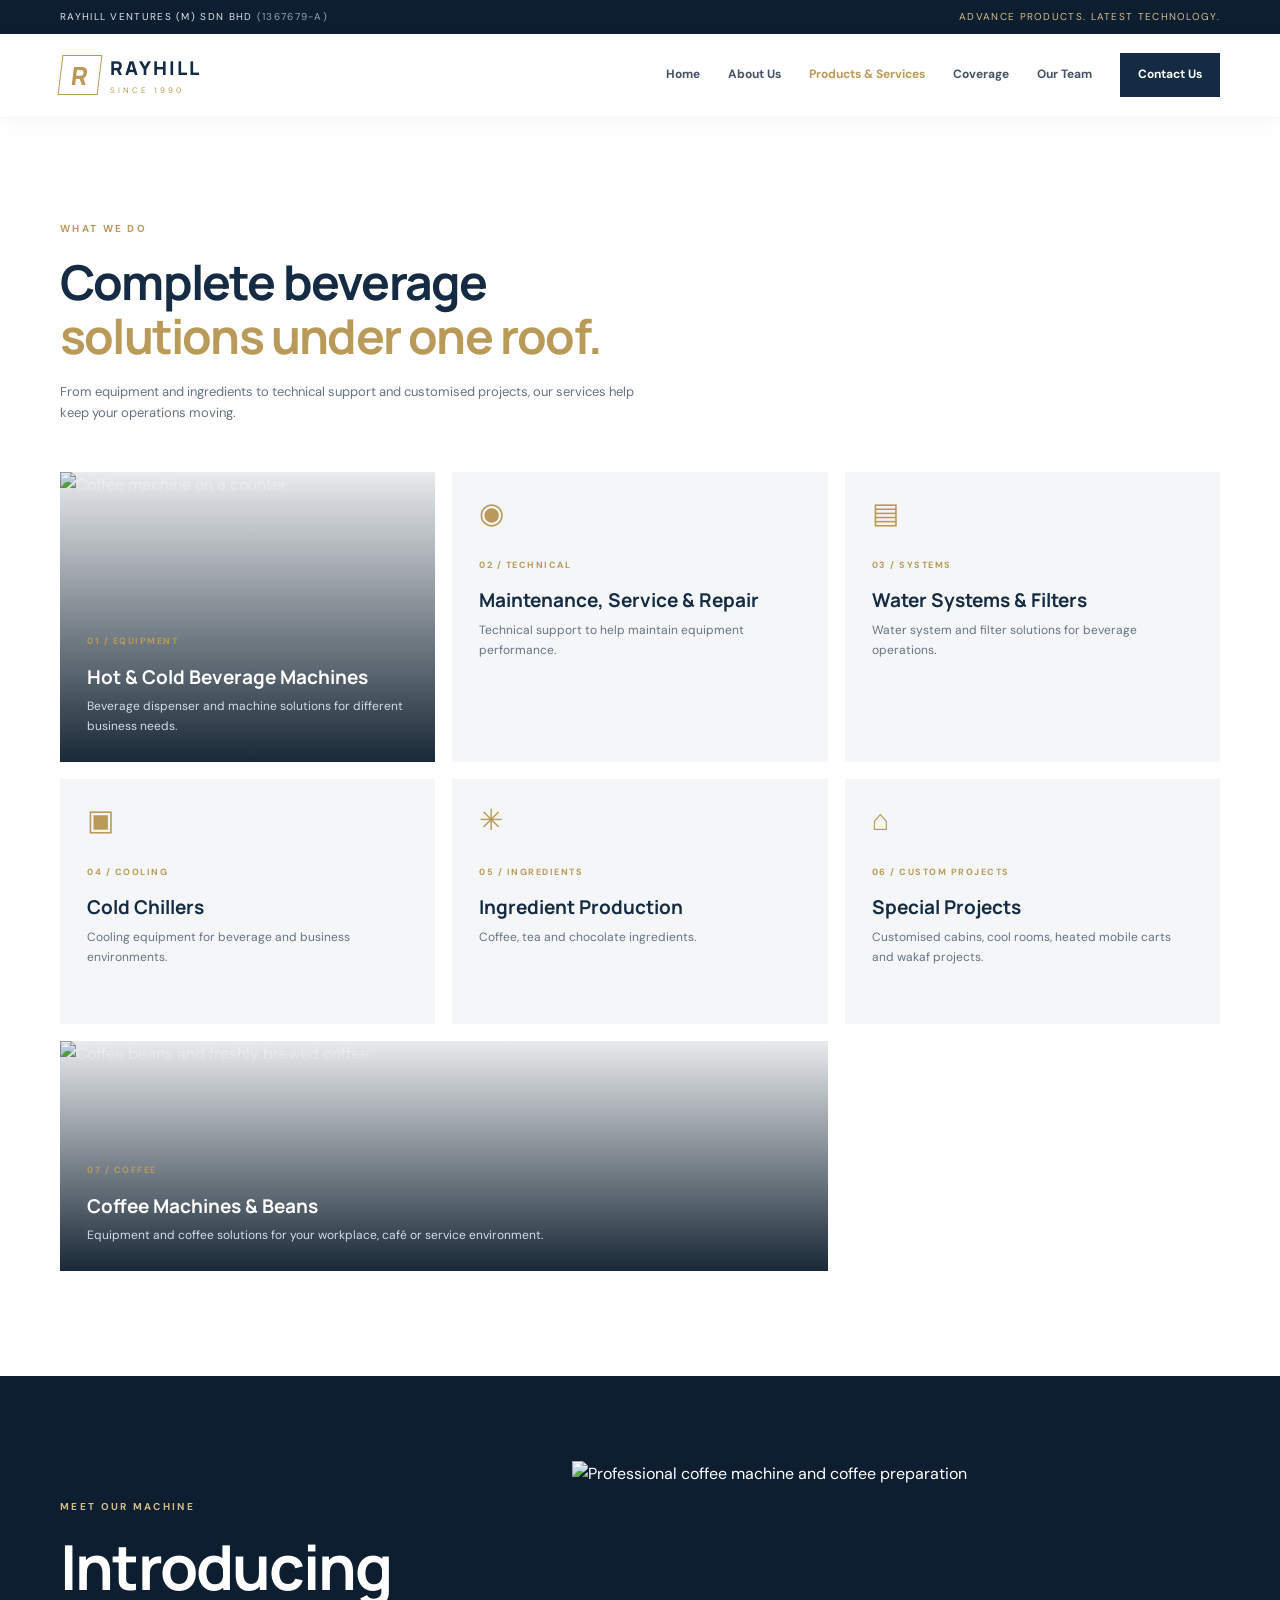
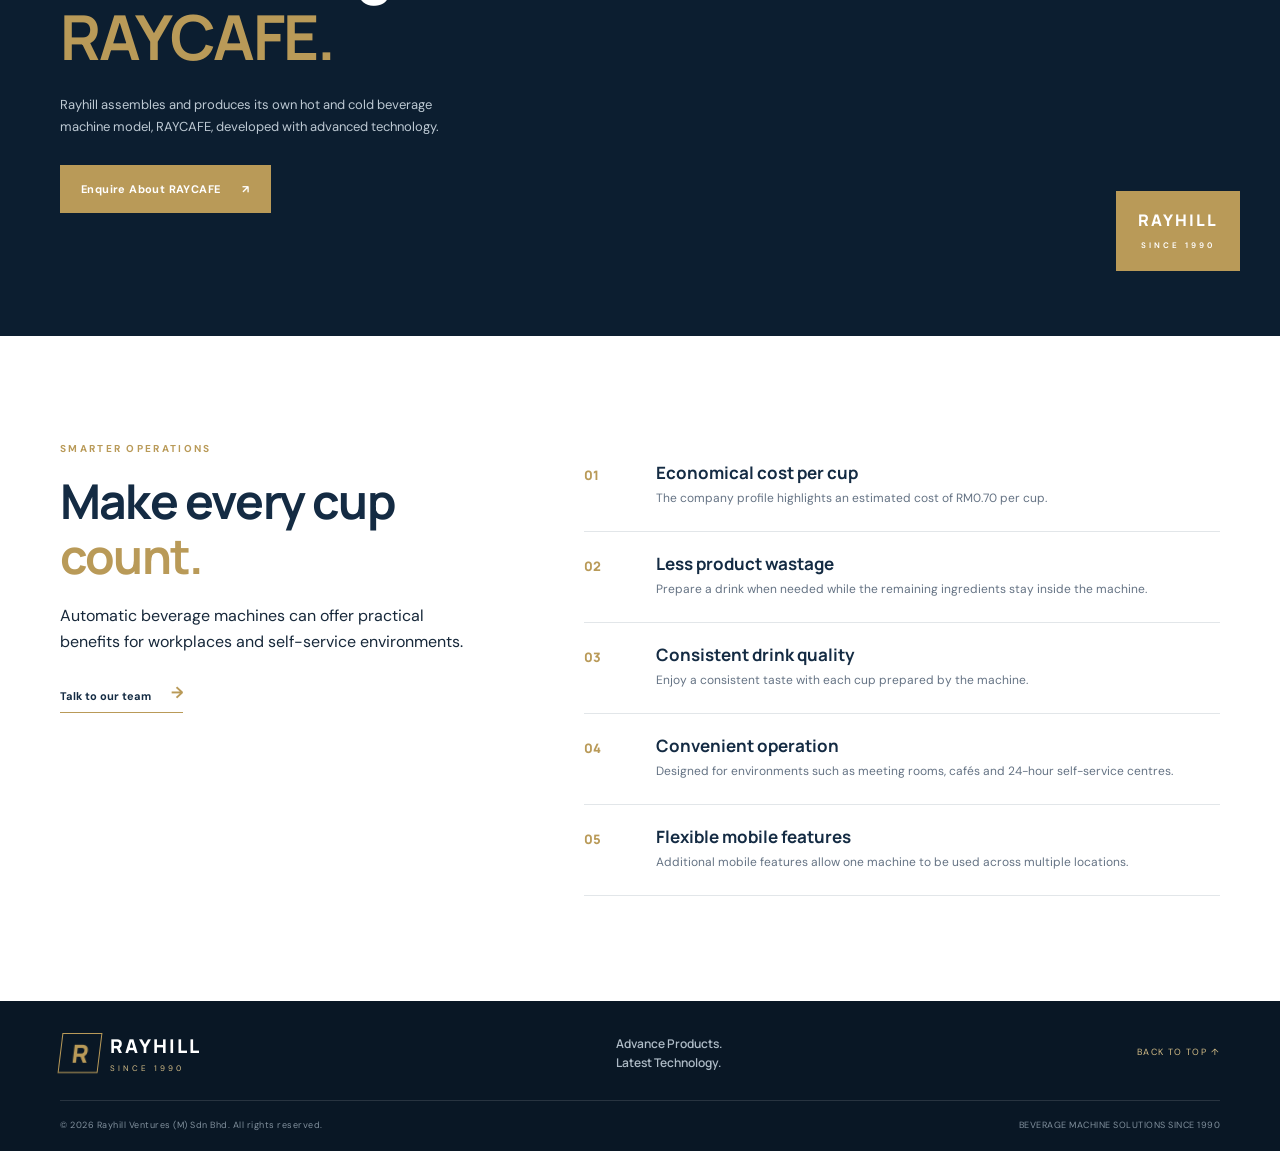
==== products.html @ 52485d29 "Add files via upload" ====
<!DOCTYPE html>
<!DOCTYPE html>
<html lang="en"><head>
<meta charset="utf-8"/>
<meta content="width=device-width, initial-scale=1.0" name="viewport"/>
<meta content="Products &amp; Services — Rayhill Ventures (M) Sdn Bhd, beverage machine solutions and technical services since 1990." name="description"/>
<title>Products &amp; Services | Rayhill Ventures</title>
<link href="https://fonts.googleapis.com" rel="preconnect"/>
<link crossorigin="" href="https://fonts.gstatic.com" rel="preconnect"/>
<link href="https://fonts.googleapis.com/css2?family=DM+Sans:wght@400;500;600;700&amp;family=Manrope:wght@400;500;600;700;800&amp;display=swap" rel="stylesheet"/>
<link href="styles.css" rel="stylesheet">
</link></head><body><div class="top-strip">
<div class="container top-strip-inner">
<span>RAYHILL VENTURES (M) SDN BHD <span class="muted">(1367679-A)</span></span>
<span class="top-since">ADVANCE PRODUCTS. LATEST TECHNOLOGY.</span>
</div>
</div><header class="site-header">
<div class="container nav-wrap">
<a aria-label="Rayhill home" class="brand" href="index.html">
<span class="brand-mark">R</span>
<span class="brand-copy"><strong>RAYHILL</strong><small>SINCE 1990</small></span>
</a>
<button aria-expanded="false" aria-label="Open navigation" class="menu-toggle" id="menuToggle">
<span></span><span></span><span></span>
</button>
<nav class="main-nav" id="mainNav"><a class="nav-link" href="index.html">Home</a><a class="nav-link" href="about.html">About Us</a><a class="nav-link active" href="products.html">Products &amp; Services</a><a class="nav-link" href="coverage.html">Coverage</a><a class="nav-link" href="team.html">Our Team</a><a class="nav-link nav-contact" href="contact.html">Contact Us</a></nav>
</div>
</header><main><section class="services section-pad" id="services">
<div class="container">
<div class="section-heading">
<p class="eyebrow">WHAT WE DO</p>
<h2>Complete beverage<br/><em>solutions under one roof.</em></h2>
<p>From equipment and ingredients to technical support and customised projects, our services help keep your operations moving.</p>
</div>
<div class="service-grid">
<article class="service-card service-feature">
<img alt="Coffee machine on a counter" src="https://images.unsplash.com/photo-1524230572899-a752b3835840?auto=format&amp;fit=crop&amp;w=1000&amp;q=85"/>
<div class="service-card-content"><span>01 / EQUIPMENT</span><h3>Hot &amp; Cold Beverage Machines</h3><p>Beverage dispenser and machine solutions for different business needs.</p></div>
</article>
<article class="service-card">
<div class="service-icon">◉</div><span>02 / TECHNICAL</span><h3>Maintenance, Service &amp; Repair</h3><p>Technical support to help maintain equipment performance.</p>
</article>
<article class="service-card">
<div class="service-icon">▤</div><span>03 / SYSTEMS</span><h3>Water Systems &amp; Filters</h3><p>Water system and filter solutions for beverage operations.</p>
</article>
<article class="service-card">
<div class="service-icon">▣</div><span>04 / COOLING</span><h3>Cold Chillers</h3><p>Cooling equipment for beverage and business environments.</p>
</article>
<article class="service-card">
<div class="service-icon">✳</div><span>05 / INGREDIENTS</span><h3>Ingredient Production</h3><p>Coffee, tea and chocolate ingredients.</p>
</article>
<article class="service-card">
<div class="service-icon">⌂</div><span>06 / CUSTOM PROJECTS</span><h3>Special Projects</h3><p>Customised cabins, cool rooms, heated mobile carts and wakaf projects.</p>
</article>
<article class="service-card service-wide">
<img alt="Coffee beans and freshly brewed coffee" src="https://images.unsplash.com/photo-1442512595331-e89e73853f31?auto=format&amp;fit=crop&amp;w=1000&amp;q=85"/>
<div class="service-card-content"><span>07 / COFFEE</span><h3>Coffee Machines &amp; Beans</h3><p>Equipment and coffee solutions for your workplace, café or service environment.</p></div>
</article>
</div>
</div>
</section><section class="raycafe">
<div class="container raycafe-grid">
<div class="raycafe-copy">
<p class="eyebrow light">MEET OUR MACHINE</p>
<h2>Introducing<br/><em>RAYCAFE.</em></h2>
<p>Rayhill assembles and produces its own hot and cold beverage machine model, RAYCAFE, developed with advanced technology.</p>
<a class="btn btn-gold" href="contact.html">Enquire About RAYCAFE <span>↗</span></a>
</div>
<div class="raycafe-image">
<img alt="Professional coffee machine and coffee preparation" src="https://images.unsplash.com/photo-1559056199-641a0ac8b55e?auto=format&amp;fit=crop&amp;w=1000&amp;q=85">
<span class="image-stamp">RAYHILL<br/><small>SINCE 1990</small></span>
</img></div>
</div>
</section><section class="benefits section-pad">
<div class="container benefits-grid">
<div class="section-heading">
<p class="eyebrow">SMARTER OPERATIONS</p>
<h2>Make every cup<br/><em>count.</em></h2>
<p>Automatic beverage machines can offer practical benefits for workplaces and self-service environments.</p>
<a class="text-link" href="contact.html">Talk to our team <span>→</span></a>
</div>
<div class="benefit-list">
<article><span class="benefit-number">01</span><div><h3>Economical cost per cup</h3><p>The company profile highlights an estimated cost of RM0.70 per cup.</p></div></article>
<article><span class="benefit-number">02</span><div><h3>Less product wastage</h3><p>Prepare a drink when needed while the remaining ingredients stay inside the machine.</p></div></article>
<article><span class="benefit-number">03</span><div><h3>Consistent drink quality</h3><p>Enjoy a consistent taste with each cup prepared by the machine.</p></div></article>
<article><span class="benefit-number">04</span><div><h3>Convenient operation</h3><p>Designed for environments such as meeting rooms, cafés and 24-hour self-service centres.</p></div></article>
<article><span class="benefit-number">05</span><div><h3>Flexible mobile features</h3><p>Additional mobile features allow one machine to be used across multiple locations.</p></div></article>
</div>
</div>
</section></main><footer class="footer">
<div class="container footer-top">
<a class="brand brand-footer" href="index.html"><span class="brand-mark">R</span><span class="brand-copy"><strong>RAYHILL</strong><small>SINCE 1990</small></span></a>
<p>Advance Products.<br/>Latest Technology.</p>
<a class="back-top" href="index.html">BACK TO TOP ↑</a>
</div>
<div class="container footer-bottom"><span>© <span id="year"></span> Rayhill Ventures (M) Sdn Bhd. All rights reserved.</span><span>BEVERAGE MACHINE SOLUTIONS SINCE 1990</span></div>
</footer><script src="script.js"></script></body></html>
---- styles.css ----
/* RAYHILL CORPORATE WEBSITE
   Responsive breakpoints: phone <= 640px, tablet <= 980px, laptop > 980px */
:root {
  --navy: #142b43;
  --navy-deep: #0c1e30;
  --gold: #b99a58;
  --gold-light: #d4bd87;
  --ink: #17283a;
  --muted: #657384;
  --paper: #f5f6f7;
  --white: #fff;
  --line: #e2e6e9;
  --font-body: "DM Sans", sans-serif;
  --font-heading: "Manrope", sans-serif;
}
* { box-sizing: border-box; margin: 0; padding: 0; }
html { scroll-behavior: smooth; scroll-padding-top: 86px; }
body { font-family: var(--font-body); color: var(--ink); line-height: 1.65; background: var(--white); }
img { max-width: 100%; display: block; }
a { color: inherit; text-decoration: none; }
.container { width: min(1160px, calc(100% - 48px)); margin-inline: auto; }
.top-strip { background: var(--navy-deep); color: #dce4eb; font-size: 10px; letter-spacing: 1.3px; }
.top-strip-inner { min-height: 34px; display: flex; align-items: center; justify-content: space-between; gap: 20px; }
.muted { color: #94a5b4; }
.top-since { color: var(--gold-light); }
.site-header { height: 82px; background: #fff; position: sticky; top: 0; z-index: 20; box-shadow: 0 5px 22px #0b20300b; }
.nav-wrap { height: 100%; display: flex; align-items: center; justify-content: space-between; }
.brand { display: inline-flex; align-items: center; gap: 10px; color: var(--navy); }
.brand-mark { width: 40px; height: 40px; display: grid; place-items: center; border: 1.5px solid var(--gold); color: var(--gold); font: 800 25px var(--font-heading); transform: skew(-7deg); }
.brand-copy { display: flex; flex-direction: column; line-height: 1.1; letter-spacing: 2px; }
.brand-copy strong { font: 800 19px var(--font-heading); }
.brand-copy small { font-size: 8px; letter-spacing: 3px; margin-top: 5px; color: var(--gold); }
.main-nav { display: flex; align-items: center; gap: 28px; height: 100%; }
.nav-link { font-size: 12px; font-weight: 700; color: #435264; transition: color .2s; }
.nav-link:hover, .nav-link.active { color: var(--gold); }
.nav-contact { background: var(--navy); color: white; padding: 12px 18px; }
.nav-contact:hover { background: var(--gold); color: white; }
.menu-toggle { display: none; border: 0; background: transparent; cursor: pointer; padding: 8px; }
.menu-toggle span { display: block; width: 24px; height: 2px; background: var(--navy); margin: 5px; transition: .2s; }
.hero { min-height: 650px; position: relative; color: white; display: flex; align-items: center; background: #142b43 url("https://images.unsplash.com/photo-1495474472287-4d71bcdd2085?auto=format&fit=crop&w=2000&q=90") center 48%/cover no-repeat; }
.hero-overlay { position: absolute; inset: 0; background: linear-gradient(90deg, rgba(8,24,39,.94) 0%, rgba(13,35,54,.82) 48%, rgba(13,35,54,.25) 100%); }
.hero-content { position: relative; z-index: 1; padding-block: 110px 130px; }
.eyebrow { color: var(--gold); font-size: 10px; font-weight: 700; letter-spacing: 2.3px; margin-bottom: 17px; }
.eyebrow.light { color: var(--gold-light); }
h1, h2, h3 { font-family: var(--font-heading); line-height: 1.13; }
.hero h1 { font-size: clamp(48px, 6.4vw, 78px); letter-spacing: -3.5px; max-width: 760px; }
h1 em, h2 em { font-style: normal; color: var(--gold-light); }
.hero-lead { max-width: 540px; color: #d3dce4; font-size: 16px; margin-top: 24px; }
.hero-actions { display: flex; gap: 13px; flex-wrap: wrap; margin-top: 32px; }
.btn { min-height: 48px; display: inline-flex; align-items: center; justify-content: center; gap: 22px; padding: 0 21px; font-size: 11px; font-weight: 700; letter-spacing: .4px; transition: .2s; }
.btn-gold { background: var(--gold); color: white; }
.btn-gold:hover { background: #a18449; transform: translateY(-2px); }
.btn-outline-light { border: 1px solid #ffffff75; color: white; }
.btn-outline-light:hover { background: white; color: var(--navy); }
.hero-note { display: flex; align-items: center; gap: 12px; color: #b9c4ce; font-size: 9px; letter-spacing: 1.8px; margin-top: 72px; }
.note-line { width: 34px; height: 1px; background: var(--gold); }
.hero-bottom { position: absolute; bottom: 26px; left: 50%; transform: translateX(-50%); display: flex; align-items: center; gap: 15px; color: #d0d8df; font-size: 9px; letter-spacing: 1.5px; }
.hero-bottom-line { width: 75px; height: 1px; background: var(--gold); }
.section-pad { padding: 105px 0; }
.intro-grid { display: grid; grid-template-columns: 1fr 1fr; gap: 95px; align-items: center; }
.intro-visual { position: relative; padding: 0 35px 35px 0; }
.intro-visual > img { width: 100%; height: 470px; object-fit: cover; }
.since-card { position: absolute; left: -25px; bottom: 74px; background: var(--gold); color: white; padding: 22px 25px; display: flex; flex-direction: column; }
.since-card strong { font: 800 32px var(--font-heading); line-height: 1.1; }
.since-card span { font-size: 8px; letter-spacing: 1.5px; margin-top: 7px; line-height: 1.5; }
.visual-caption { position: absolute; bottom: 0; right: 35px; color: #7b8792; font-size: 8px; letter-spacing: 2px; }
h2 { font-size: clamp(34px, 4vw, 48px); letter-spacing: -1.8px; color: var(--navy); }
h2 em { color: var(--gold); }
.intro-copy .lead { font-size: 16px; font-weight: 600; color: #33485b; margin: 25px 0 14px; }
.intro-copy > p:not(.eyebrow):not(.lead) { color: var(--muted); font-size: 13px; }
.signature { display: flex; align-items: center; gap: 14px; margin: 29px 0 24px; }
.signature-rule { width: 38px; height: 1px; background: var(--gold); }
.signature div { display: flex; flex-direction: column; }
.signature strong { font: 700 13px var(--font-heading); color: var(--navy); }
.signature small { color: var(--muted); font-size: 10px; }
.text-link { color: var(--navy); font-size: 11px; font-weight: 700; border-bottom: 1px solid var(--gold); padding-bottom: 7px; display: inline-flex; gap: 20px; }
.text-link span { color: var(--gold); font-size: 16px; line-height: 12px; }
.stats-band { background: var(--navy); color: white; padding: 37px 0; }
.stats-grid { display: grid; grid-template-columns: repeat(4, 1fr); }
.stats-grid > div { padding: 5px 25px; border-right: 1px solid #ffffff25; display: flex; flex-direction: column; }
.stats-grid > div:first-child { padding-left: 0; }
.stats-grid > div:last-child { border: 0; }
.stats-grid strong { font: 800 24px var(--font-heading); color: var(--gold-light); }
.stats-grid span { color: #c2ccd5; font-size: 10px; margin-top: 3px; }
.history { background: var(--paper); }
.section-heading { max-width: 590px; margin-bottom: 48px; }
.section-heading > p:last-child { color: var(--muted); font-size: 13px; margin-top: 18px; }
.section-heading.centered { text-align: center; margin-inline: auto; }
.timeline { display: grid; grid-template-columns: repeat(3, 1fr); gap: 34px 40px; position: relative; }
.timeline-item { position: relative; padding: 0 0 0 22px; border-left: 1px solid #d8d1c2; min-height: 130px; }
.timeline-dot { width: 9px; height: 9px; background: var(--gold); border: 2px solid var(--paper); border-radius: 50%; position: absolute; left: -5px; top: 4px; box-shadow: 0 0 0 1px var(--gold); }
.timeline-year { color: var(--gold); font: 800 12px var(--font-heading); letter-spacing: 1px; }
.timeline-text h3 { font-size: 17px; margin: 10px 0 8px; color: var(--navy); }
.timeline-text p { font-size: 12px; color: var(--muted); max-width: 280px; }
.services { background: white; }
.service-grid { display: grid; grid-template-columns: repeat(3, 1fr); gap: 17px; }
.service-card { min-height: 245px; background: var(--paper); padding: 27px; position: relative; overflow: hidden; }
.service-card > span, .service-card-content > span { font-size: 9px; color: var(--gold); font-weight: 700; letter-spacing: 1.5px; }
.service-card h3 { color: var(--navy); font-size: 19px; margin: 14px 0 9px; }
.service-card p { color: var(--muted); font-size: 12px; }
.service-icon { font-size: 29px; color: var(--gold); margin-bottom: 22px; line-height: 1; }
.service-feature, .service-wide { padding: 0; min-height: 290px; color: white; }
.service-feature img, .service-wide img { width: 100%; height: 100%; position: absolute; inset: 0; object-fit: cover; }
.service-feature:after, .service-wide:after { content: ""; position: absolute; inset: 0; background: linear-gradient(0deg, rgba(8,25,40,.93), rgba(8,25,40,.05)); }
.service-card-content { position: absolute; z-index: 1; bottom: 25px; left: 27px; right: 27px; }
.service-card-content h3 { color: white; }
.service-card-content p { color: #d5dde4; }
.service-wide { grid-column: span 2; min-height: 230px; }
.raycafe { background: var(--navy-deep); color: white; padding: 85px 0; overflow: hidden; }
.raycafe-grid { display: grid; grid-template-columns: .8fr 1.2fr; gap: 80px; align-items: center; }
.raycafe h2 { color: white; font-size: clamp(43px, 5vw, 62px); }
.raycafe-copy > p:not(.eyebrow) { color: #bdc9d3; font-size: 13px; max-width: 390px; margin: 22px 0 28px; }
.raycafe-image { position: relative; }
.raycafe-image img { height: 390px; width: 100%; object-fit: cover; }
.image-stamp { position: absolute; bottom: -20px; right: -20px; background: var(--gold); color: white; padding: 18px 22px; font: 800 16px var(--font-heading); letter-spacing: 2px; text-align: center; }
.image-stamp small { font: 600 8px var(--font-body); letter-spacing: 3px; }
.benefits-grid { display: grid; grid-template-columns: .8fr 1.2fr; gap: 100px; }
.benefits .section-heading { position: sticky; top: 130px; align-self: start; }
.benefits .section-heading > p:not(.eyebrow) { margin: 20px 0 26px; }
.benefit-list article { display: grid; grid-template-columns: 52px 1fr; gap: 20px; padding: 22px 0; border-bottom: 1px solid var(--line); }
.benefit-number { color: var(--gold); font: 800 13px var(--font-heading); padding-top: 3px; }
.benefit-list h3 { color: var(--navy); font-size: 17px; margin-bottom: 7px; }
.benefit-list p { color: var(--muted); font-size: 12px; }
.coverage { background: var(--paper); }
.coverage-grid { display: grid; grid-template-columns: .75fr 1.25fr; gap: 90px; align-items: start; }
.coverage-lead { color: #435568; font-size: 15px; font-weight: 600; margin: 23px 0 13px; }
.small-note { color: var(--muted); font-size: 11px; }
.coverage-panel { background: white; padding: 30px 34px; display: grid; grid-template-columns: 1fr 1fr; gap: 17px 28px; }
.coverage-row { display: grid; grid-template-columns: 1fr 28px; gap: 5px 8px; align-items: center; }
.coverage-row span { color: #536273; font-size: 10px; }
.coverage-row strong { text-align: right; font: 800 12px var(--font-heading); color: var(--navy); }
.bar { grid-column: 1 / -1; height: 3px; background: #edf0f2; }
.bar i { display: block; height: 100%; background: var(--gold); }
.team { background: white; }
.team-grid { display: grid; grid-template-columns: repeat(4, 1fr); gap: 20px; }
.team-card { text-align: center; padding: 30px 16px; border: 1px solid var(--line); }
.team-avatar { width: 92px; height: 92px; border-radius: 50%; display: grid; place-items: center; margin: 0 auto 20px; color: white; font: 800 25px var(--font-heading); background: var(--navy); border: 5px solid #f0ede6; }
.avatar-two { background: #8d7854; }.avatar-three { background: #637b83; }.avatar-four { background: #6b6c80; }
.team-card h3 { font-size: 16px; color: var(--navy); }
.team-card p { color: var(--muted); font-size: 10px; margin-top: 6px; }
.contact { background: var(--navy); color: white; }
.contact-grid { display: grid; grid-template-columns: .9fr 1.1fr; gap: 100px; }
.contact h2 { color: white; font-size: clamp(42px, 5vw, 60px); }
.contact-copy > p:not(.eyebrow) { color: #c0cbd5; font-size: 13px; max-width: 360px; margin: 22px 0 28px; }
.contact-details { display: grid; grid-template-columns: 1fr 1fr; gap: 28px; }
.contact-block { border-top: 1px solid #ffffff35; padding-top: 17px; }
.contact-block:first-child { grid-column: span 2; }
.contact-block > span { color: var(--gold-light); font-size: 9px; letter-spacing: 1.7px; font-weight: 700; }
.contact-block p { color: #e0e6eb; font-size: 12px; margin-top: 11px; line-height: 1.9; }
.contact-block a { color: #e0e6eb; }
.contact-block > a { display: inline-block; color: var(--gold-light); font-size: 11px; margin-top: 9px; border-bottom: 1px solid var(--gold); padding-bottom: 4px; }
.footer { background: #091725; color: white; padding: 32px 0 18px; }
.footer-top { display: flex; align-items: center; justify-content: space-between; padding-bottom: 27px; border-bottom: 1px solid #ffffff20; }
.brand-footer { color: white; }
.brand-footer .brand-copy small { color: var(--gold-light); }
.footer-top > p { color: #aebbc6; font: 600 12px var(--font-heading); line-height: 1.6; }
.back-top { color: var(--gold-light); font-size: 9px; letter-spacing: 1.4px; }
.footer-bottom { display: flex; justify-content: space-between; gap: 20px; color: #81909d; font-size: 9px; padding-top: 17px; letter-spacing: .5px; }

/* TABLET */
@media (max-width: 980px) {
  .container { width: min(100% - 40px, 760px); }
  .main-nav { gap: 15px; }
  .nav-link { font-size: 10px; }
  .intro-grid, .raycafe-grid { gap: 45px; }
  .benefits-grid, .coverage-grid, .contact-grid { gap: 48px; }
  .service-grid { grid-template-columns: repeat(2, 1fr); }
  .service-wide { grid-column: span 2; }
  .timeline { grid-template-columns: repeat(2, 1fr); }
  .coverage-panel { padding: 25px; }
  .team-grid { grid-template-columns: repeat(2, 1fr); }
}
/* PHONE */
@media (max-width: 640px) {
  html { scroll-padding-top: 72px; }
  .container { width: calc(100% - 36px); }
  .top-strip-inner { min-height: 30px; font-size: 8px; letter-spacing: .7px; }
  .top-since { display: none; }
  .site-header { height: 70px; }
  .brand-mark { width: 35px; height: 35px; font-size: 22px; }
  .brand-copy strong { font-size: 17px; }
  .menu-toggle { display: block; }
  .main-nav { display: none; position: absolute; top: 70px; left: 0; right: 0; height: auto; padding: 12px 18px 20px; background: white; box-shadow: 0 12px 18px #0b203018; flex-direction: column; align-items: stretch; gap: 0; }
  .main-nav.open { display: flex; }
  .nav-link { padding: 13px 8px; border-bottom: 1px solid var(--line); font-size: 12px; }
  .nav-contact { text-align: center; margin-top: 12px; border: 0; }
  .hero { min-height: 620px; background-position: 58% center; }
  .hero-overlay { background: linear-gradient(90deg, rgba(8,24,39,.94), rgba(8,24,39,.62)); }
  .hero-content { padding-block: 90px 120px; }
  .hero h1 { font-size: clamp(43px, 13vw, 60px); letter-spacing: -2.4px; }
  .hero-lead { font-size: 13px; max-width: 360px; }
  .hero-note { margin-top: 52px; font-size: 8px; }
  .hero-bottom { font-size: 7px; white-space: nowrap; }
  .hero-bottom-line { width: 35px; }
  .section-pad { padding: 70px 0; }
  .intro-grid, .raycafe-grid, .benefits-grid, .coverage-grid, .contact-grid { grid-template-columns: 1fr; gap: 42px; }
  .intro-visual { padding-right: 17px; }
  .intro-visual > img { height: 340px; }
  .since-card { left: -8px; bottom: 55px; padding: 15px 18px; }
  .since-card strong { font-size: 25px; }
  .visual-caption { right: 17px; font-size: 7px; }
  h2 { font-size: 36px; }
  .intro-copy .lead { font-size: 14px; }
  .stats-grid { grid-template-columns: repeat(2, 1fr); gap: 23px 0; }
  .stats-grid > div { padding: 0 14px; border-right: 0; border-left: 1px solid #ffffff25; }
  .stats-grid > div:nth-child(odd) { padding-left: 0; border-left: 0; }
  .stats-grid strong { font-size: 20px; }
  .timeline { grid-template-columns: 1fr; gap: 22px; }
  .timeline-item { min-height: 105px; }
  .section-heading { margin-bottom: 34px; }
  .service-grid { grid-template-columns: 1fr; gap: 12px; }
  .service-card, .service-feature, .service-wide { grid-column: auto; min-height: 220px; }
  .service-feature { min-height: 270px; }
  .service-wide { min-height: 220px; }
  .raycafe { padding: 70px 0; }
  .raycafe-image img { height: 290px; }
  .image-stamp { right: -4px; bottom: -14px; }
  .benefits .section-heading { position: static; }
  .benefit-list article { grid-template-columns: 35px 1fr; gap: 12px; padding: 19px 0; }
  .coverage-panel { grid-template-columns: 1fr; padding: 23px 19px; gap: 15px; }
  .team-grid { grid-template-columns: repeat(2, 1fr); gap: 10px; }
  .team-card { padding: 22px 10px; }
  .team-avatar { width: 72px; height: 72px; font-size: 20px; }
  .team-card h3 { font-size: 14px; }
  .team-card p { font-size: 9px; }
  .contact-details { grid-template-columns: 1fr; gap: 24px; }
  .contact-block:first-child { grid-column: auto; }
  .footer-top { align-items: flex-start; flex-wrap: wrap; gap: 20px; }
  .footer-top > p { margin-left: auto; }
  .back-top { width: 100%; }
  .footer-bottom { flex-direction: column; gap: 7px; font-size: 8px; }
}
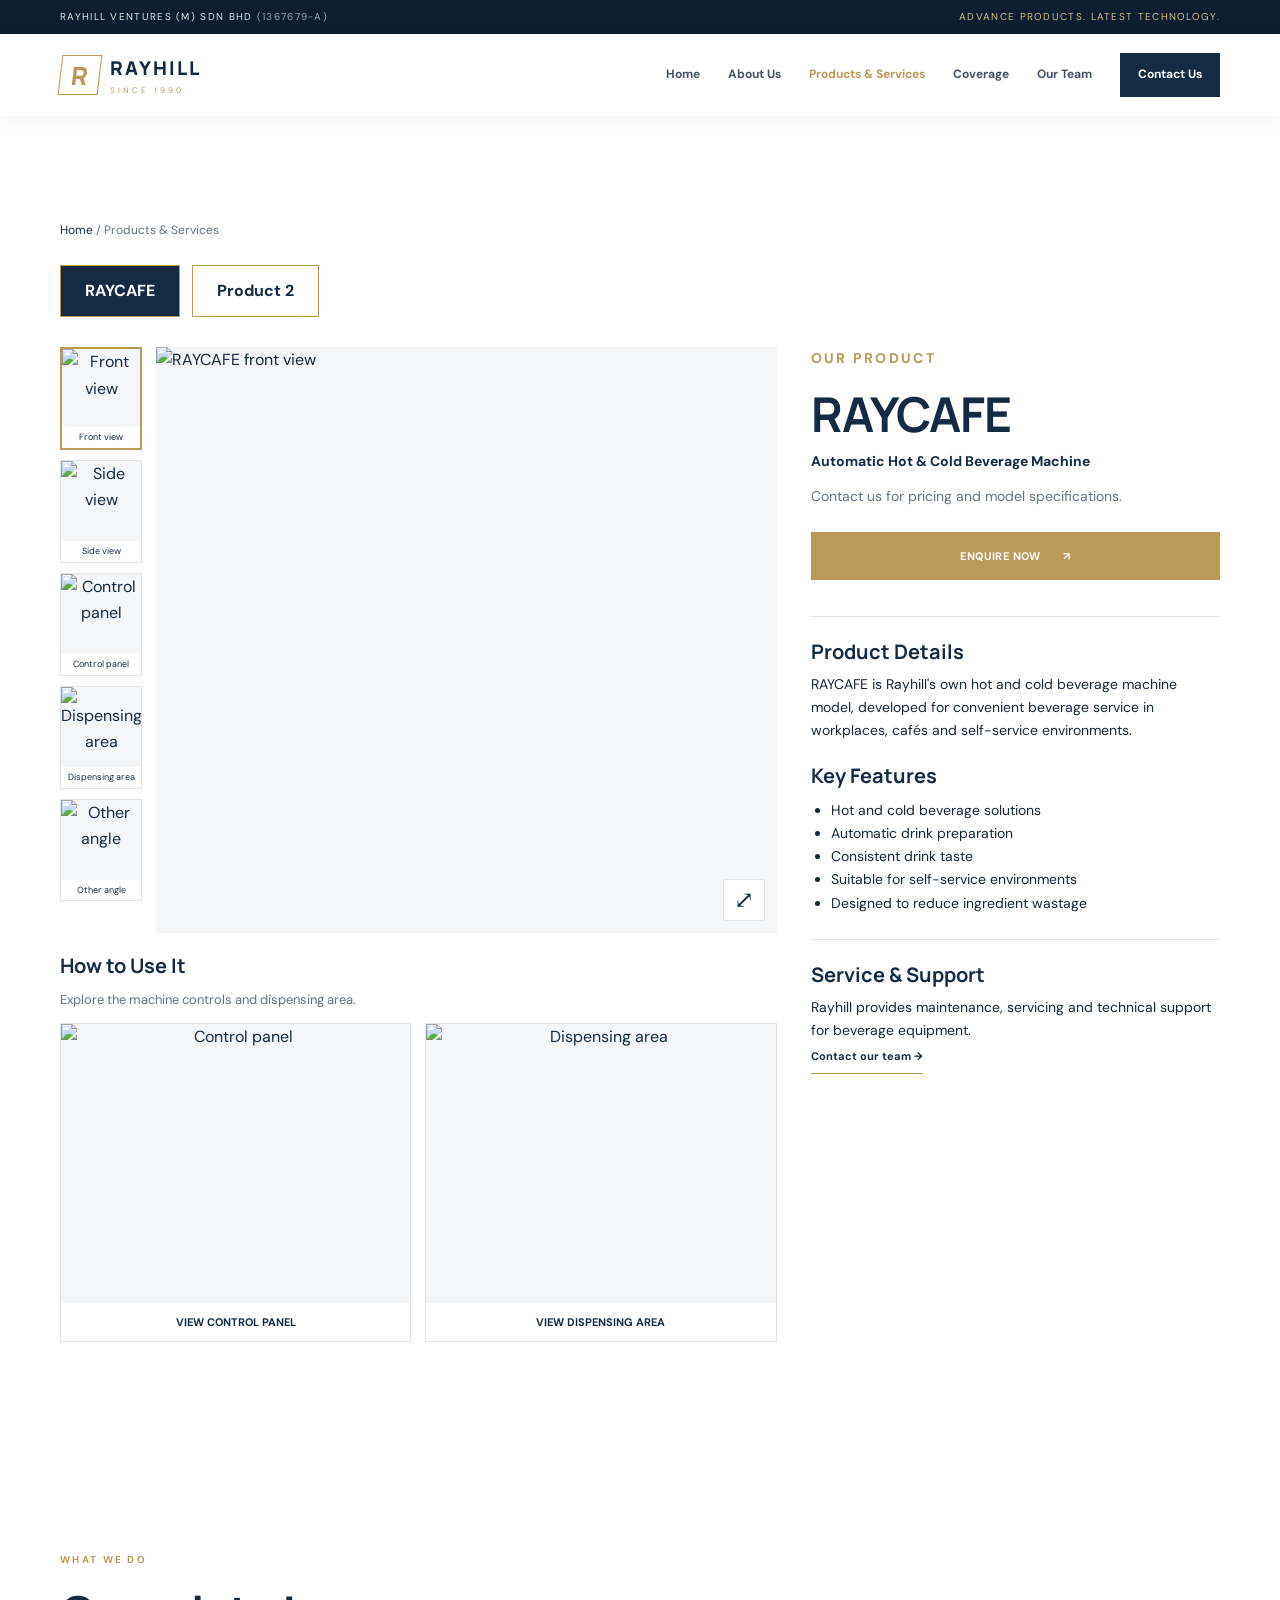
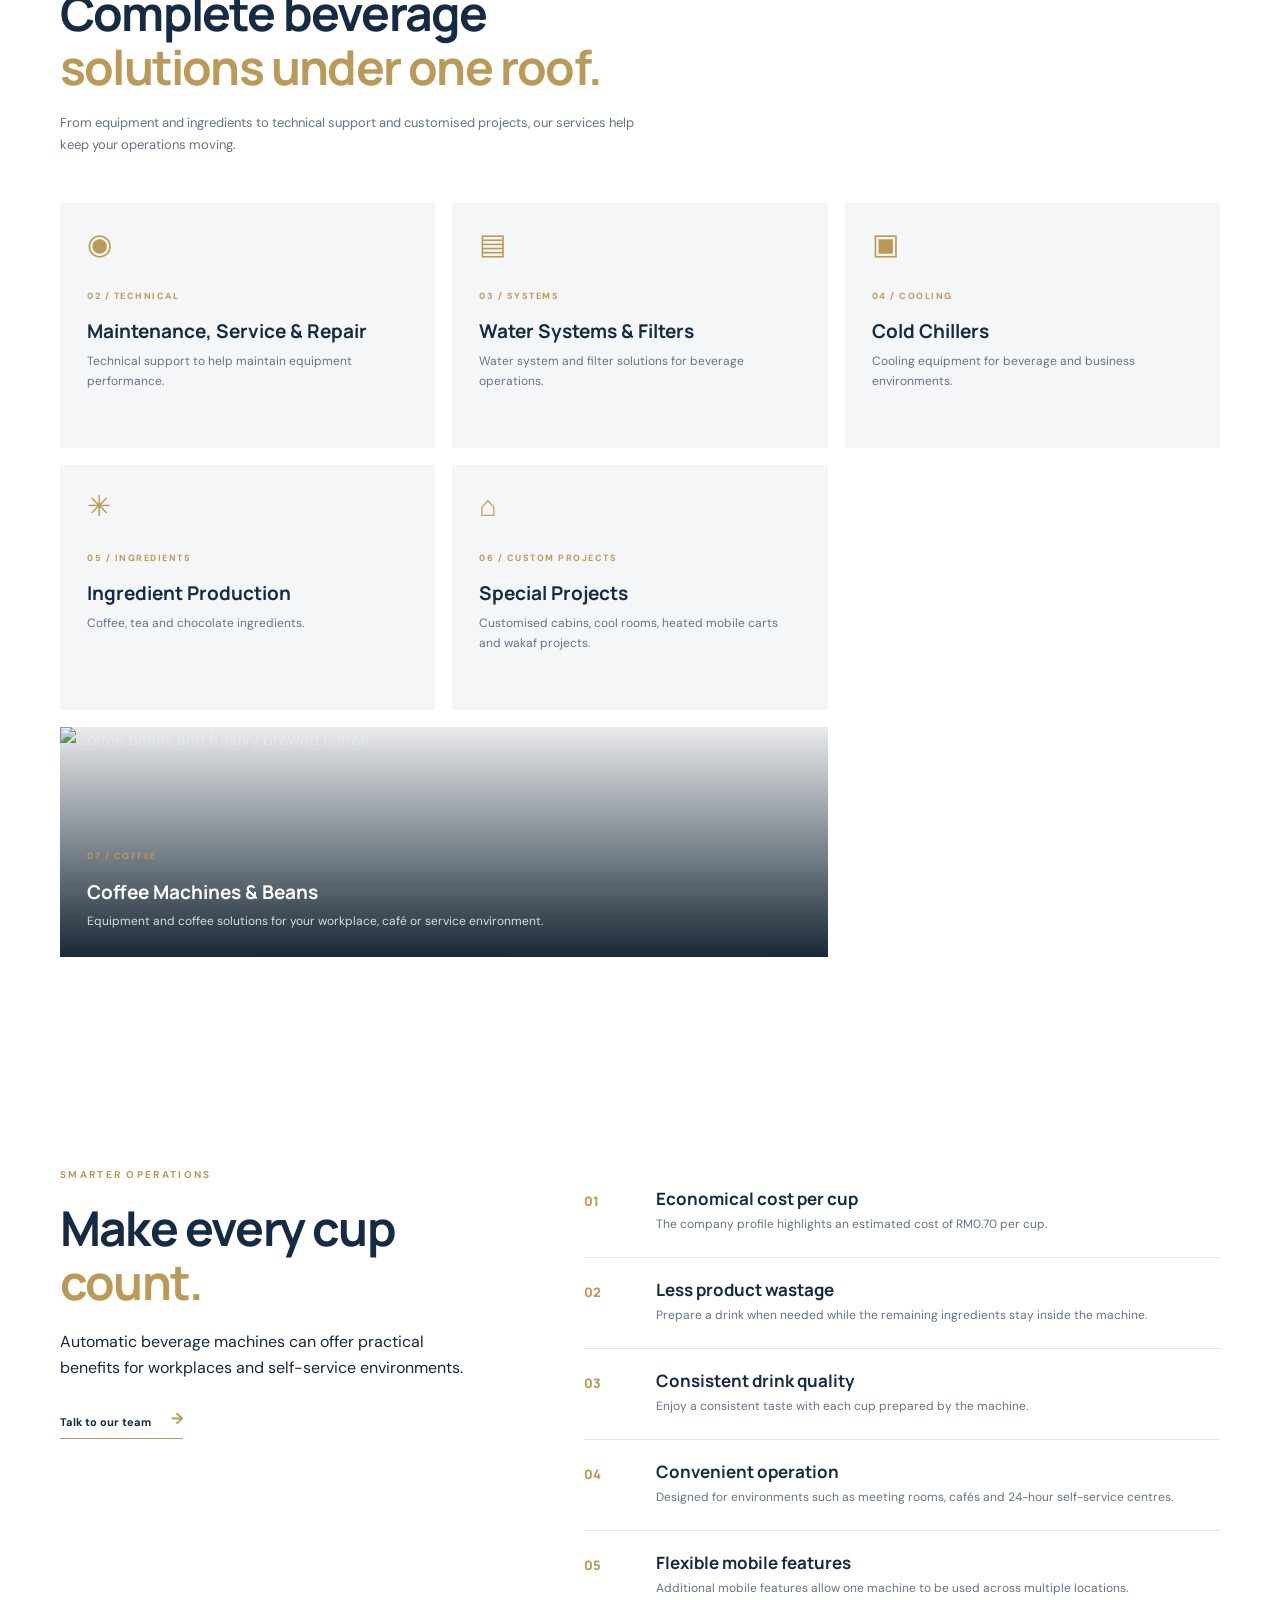
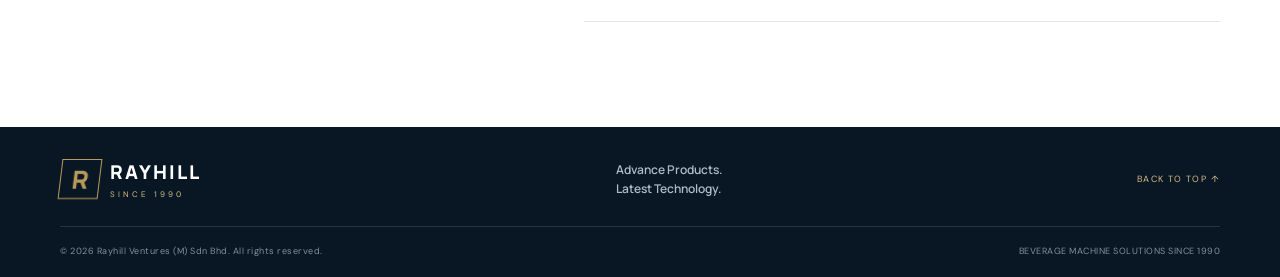
==== commit 9fa7ec3e: "Add files via upload" ====
--- a/products.html
+++ b/products.html
@@ -1,4 +1,3 @@
-<!DOCTYPE html>
 <!DOCTYPE html>
 <html lang="en"><head>
 <meta charset="utf-8"/>
@@ -9,7 +8,8 @@
 <link crossorigin="" href="https://fonts.gstatic.com" rel="preconnect"/>
 <link href="https://fonts.googleapis.com/css2?family=DM+Sans:wght@400;500;600;700&amp;family=Manrope:wght@400;500;600;700;800&amp;display=swap" rel="stylesheet"/>
 <link href="styles.css" rel="stylesheet">
-</link></head><body><div class="top-strip">
+</link><link rel="stylesheet" href="product-gallery.css">
+</head><body><div class="top-strip">
 <div class="container top-strip-inner">
 <span>RAYHILL VENTURES (M) SDN BHD <span class="muted">(1367679-A)</span></span>
 <span class="top-since">ADVANCE PRODUCTS. LATEST TECHNOLOGY.</span>
@@ -25,7 +25,16 @@
 </button>
 <nav class="main-nav" id="mainNav"><a class="nav-link" href="index.html">Home</a><a class="nav-link" href="about.html">About Us</a><a class="nav-link active" href="products.html">Products &amp; Services</a><a class="nav-link" href="coverage.html">Coverage</a><a class="nav-link" href="team.html">Our Team</a><a class="nav-link nav-contact" href="contact.html">Contact Us</a></nav>
 </div>
-</header><main><section class="services section-pad" id="services">
+</header><main><section class="rg-section section-pad"><div class="container">
+<p class="rg-crumb"><a href="index.html">Home</a> / Products &amp; Services</p>
+<div class="rg-selector" aria-label="Choose a product"><button type="button" data-product="product-one" aria-pressed="true">RAYCAFE</button><button type="button" data-product="product-two" aria-pressed="false">Product 2</button></div><div class="rg-layout" id="product-one"><div class="rg-visual"><div class="rg-gallery"><div class="rg-thumbs" aria-label="Product views"><button type="button" class="rg-thumb" data-photo="1" aria-label="Front view" aria-pressed="true"><img src="images/product-1.jpg" alt="Front view"><span>Front view</span></button><button type="button" class="rg-thumb" data-photo="2" aria-label="Side view" aria-pressed="false"><img src="images/product-2.jpg" alt="Side view"><span>Side view</span></button><button type="button" class="rg-thumb" data-photo="3" aria-label="Control panel" aria-pressed="false"><img src="images/product-3.jpg" alt="Control panel"><span>Control panel</span></button><button type="button" class="rg-thumb" data-photo="4" aria-label="Dispensing area" aria-pressed="false"><img src="images/product-4.jpg" alt="Dispensing area"><span>Dispensing area</span></button><button type="button" class="rg-thumb" data-photo="5" aria-label="Other angle" aria-pressed="false"><img src="images/product-5.jpg" alt="Other angle"><span>Other angle</span></button></div>
+<div class="rg-main"><img id="rg-main-image" src="images/product-1.jpg" alt="RAYCAFE front view"><button type="button" id="rg-expand" aria-label="Enlarge product image">⤢</button></div></div>
+<h3 class="rg-subtitle">How to Use It</h3><p class="rg-note">Explore the machine controls and dispensing area.</p><div class="rg-details"><button type="button" data-photo="3"><img src="images/product-3.jpg" alt="Control panel"><span>VIEW CONTROL PANEL</span></button><button type="button" data-photo="4"><img src="images/product-4.jpg" alt="Dispensing area"><span>VIEW DISPENSING AREA</span></button></div></div>
+<div class="rg-info"><p class="eyebrow">OUR PRODUCT</p><h1>RAYCAFE</h1><p class="rg-type">Automatic Hot &amp; Cold Beverage Machine</p><p class="rg-note">Contact us for pricing and model specifications.</p><a class="btn btn-gold rg-enquire" href="contact.html">ENQUIRE NOW <span>↗</span></a><hr><h3>Product Details</h3><p>RAYCAFE is Rayhill's own hot and cold beverage machine model, developed for convenient beverage service in workplaces, cafés and self-service environments.</p><h3>Key Features</h3><ul><li>Hot and cold beverage solutions</li><li>Automatic drink preparation</li><li>Consistent drink taste</li><li>Suitable for self-service environments</li><li>Designed to reduce ingredient wastage</li></ul><hr><h3>Service &amp; Support</h3><p>Rayhill provides maintenance, servicing and technical support for beverage equipment.</p><a class="text-link" href="contact.html">Contact our team →</a></div></div><div class="rg-layout" id="product-two" hidden><div class="rg-visual"><div class="rg-gallery"><div class="rg-thumbs" aria-label="Product views"><button type="button" class="rg-thumb" data-photo="1" aria-label="Front view" aria-pressed="true"><img src="images/product2-1.jpg" alt="Front view"><span>Front view</span></button><button type="button" class="rg-thumb" data-photo="2" aria-label="Side view" aria-pressed="false"><img src="images/product2-2.jpg" alt="Side view"><span>Side view</span></button><button type="button" class="rg-thumb" data-photo="3" aria-label="Control panel" aria-pressed="false"><img src="images/product2-3.jpg" alt="Control panel"><span>Control panel</span></button><button type="button" class="rg-thumb" data-photo="4" aria-label="Dispensing area" aria-pressed="false"><img src="images/product2-4.jpg" alt="Dispensing area"><span>Dispensing area</span></button><button type="button" class="rg-thumb" data-photo="5" aria-label="Other angle" aria-pressed="false"><img src="images/product2-5.jpg" alt="Other angle"><span>Other angle</span></button></div>
+<div class="rg-main"><img id="rg-main-image-2" src="images/product2-1.jpg" alt="Product 2 front view"><button type="button" id="rg-expand-2" aria-label="Enlarge product image">⤢</button></div></div>
+<h3 class="rg-subtitle">How to Use It</h3><p class="rg-note">Explore the machine controls and dispensing area.</p><div class="rg-details"><button type="button" data-photo="3"><img src="images/product2-3.jpg" alt="Control panel"><span>VIEW CONTROL PANEL</span></button><button type="button" data-photo="4"><img src="images/product2-4.jpg" alt="Dispensing area"><span>VIEW DISPENSING AREA</span></button></div></div>
+<div class="rg-info"><p class="eyebrow">OUR PRODUCT</p><h1>Product 2</h1><p class="rg-type">Add your product type here</p><p class="rg-note">Contact us for pricing and model specifications.</p><a class="btn btn-gold rg-enquire" href="contact.html">ENQUIRE NOW <span>↗</span></a><hr><h3>Product Details</h3><p>Add your second product description here.</p><h3>Key Features</h3><ul><li>Add product feature 1</li><li>Add product feature 2</li><li>Add product feature 3</li></ul><hr><h3>Service &amp; Support</h3><p>Rayhill provides maintenance, servicing and technical support for beverage equipment.</p><a class="text-link" href="contact.html">Contact our team →</a></div></div></div></section>
+<dialog id="rg-dialog" class="rg-dialog"><button type="button" id="rg-close" aria-label="Close enlarged image">×</button><img id="rg-large-image" alt="Enlarged product view"></dialog><section class="services section-pad" id="services">
 <div class="container">
 <div class="section-heading">
 <p class="eyebrow">WHAT WE DO</p>
@@ -33,10 +42,7 @@
 <p>From equipment and ingredients to technical support and customised projects, our services help keep your operations moving.</p>
 </div>
 <div class="service-grid">
-<article class="service-card service-feature">
-<img alt="Coffee machine on a counter" src="https://images.unsplash.com/photo-1524230572899-a752b3835840?auto=format&amp;fit=crop&amp;w=1000&amp;q=85"/>
-<div class="service-card-content"><span>01 / EQUIPMENT</span><h3>Hot &amp; Cold Beverage Machines</h3><p>Beverage dispenser and machine solutions for different business needs.</p></div>
-</article>
+
 <article class="service-card">
 <div class="service-icon">◉</div><span>02 / TECHNICAL</span><h3>Maintenance, Service &amp; Repair</h3><p>Technical support to help maintain equipment performance.</p>
 </article>
@@ -57,19 +63,6 @@
 <div class="service-card-content"><span>07 / COFFEE</span><h3>Coffee Machines &amp; Beans</h3><p>Equipment and coffee solutions for your workplace, café or service environment.</p></div>
 </article>
 </div>
-</div>
-</section><section class="raycafe">
-<div class="container raycafe-grid">
-<div class="raycafe-copy">
-<p class="eyebrow light">MEET OUR MACHINE</p>
-<h2>Introducing<br/><em>RAYCAFE.</em></h2>
-<p>Rayhill assembles and produces its own hot and cold beverage machine model, RAYCAFE, developed with advanced technology.</p>
-<a class="btn btn-gold" href="contact.html">Enquire About RAYCAFE <span>↗</span></a>
-</div>
-<div class="raycafe-image">
-<img alt="Professional coffee machine and coffee preparation" src="https://images.unsplash.com/photo-1559056199-641a0ac8b55e?auto=format&amp;fit=crop&amp;w=1000&amp;q=85">
-<span class="image-stamp">RAYHILL<br/><small>SINCE 1990</small></span>
-</img></div>
 </div>
 </section><section class="benefits section-pad">
 <div class="container benefits-grid">
@@ -94,4 +87,4 @@
 <a class="back-top" href="index.html">BACK TO TOP ↑</a>
 </div>
 <div class="container footer-bottom"><span>© <span id="year"></span> Rayhill Ventures (M) Sdn Bhd. All rights reserved.</span><span>BEVERAGE MACHINE SOLUTIONS SINCE 1990</span></div>
-</footer><script src="script.js"></script></body></html>+</footer><script src="script.js"></script><script src="product-gallery.js"></script></body></html>
--- a/product-gallery.css
+++ b/product-gallery.css
@@ -0,0 +1,4 @@
+/* Scoped to product page; existing site styles stay unchanged. */
+.rg-crumb{font-size:12px;color:var(--muted);margin-bottom:24px}.rg-crumb a{color:var(--navy)}.rg-layout{display:grid;grid-template-columns:minmax(0,1.75fr) minmax(0,1fr);gap:34px;align-items:start}.rg-gallery{display:grid;grid-template-columns:82px minmax(0,1fr);gap:14px}.rg-thumbs{display:flex;flex-direction:column;gap:10px}.rg-thumb,.rg-details button{font:inherit;cursor:pointer;border:1px solid var(--line);background:white;color:var(--navy);padding:0;overflow:hidden}.rg-thumb[aria-pressed=true]{border:2px solid var(--gold)}.rg-thumb img{width:100%;aspect-ratio:1;object-fit:contain;background:var(--paper);display:block}.rg-thumb span{display:block;font-size:9px;padding:3px}.rg-main{position:relative;background:var(--paper);aspect-ratio:1.06;display:grid;place-items:center;min-width:0}.rg-main img{width:100%;height:100%;object-fit:contain;position:absolute;inset:0}.rg-main button,.rg-dialog button{position:absolute;bottom:12px;right:12px;background:white;border:1px solid var(--line);color:var(--navy);font-size:24px;width:42px;height:42px;cursor:pointer;z-index:1}.rg-info h1{font-size:clamp(32px,4vw,48px);color:var(--navy);letter-spacing:-1px;margin:0 0 8px}.rg-type{font-weight:700;color:var(--navy)}.rg-note{font-size:13px;color:var(--muted);margin:12px 0}.rg-enquire{width:100%;margin:12px 0}.rg-info hr{border:0;border-top:1px solid var(--line);margin:24px 0}.rg-info h3,.rg-subtitle{font-size:20px;color:var(--navy);margin:22px 0 10px}.rg-info p,.rg-info li{font-size:14px}.rg-info ul{padding-left:20px;margin:12px 0}.rg-details{display:grid;grid-template-columns:1fr 1fr;gap:14px}.rg-details img{width:100%;aspect-ratio:1.25;object-fit:contain;background:var(--paper);display:block}.rg-details span{display:block;padding:10px;font-size:11px;font-weight:700}.rg-dialog{position:fixed;inset:0;margin:auto;border:0;padding:12px;width:min(90vw,800px);max-height:90vh;background:white}.rg-dialog::backdrop{background:#0c1e30cc}.rg-dialog img{width:100%;max-height:80vh;object-fit:contain}.rg-dialog button{top:12px;bottom:auto}.rg-thumb:focus-visible,.rg-details button:focus-visible{outline:2px solid var(--navy);outline-offset:2px}@media(max-width:850px){.rg-layout{grid-template-columns:1fr;gap:24px}.rg-gallery{grid-template-columns:70px minmax(0,1fr)}}@media(max-width:540px){.rg-gallery{display:flex;flex-direction:column}.rg-main{order:-1}.rg-thumbs{flex-direction:row;overflow-x:auto}.rg-thumb{flex:0 0 65px}.rg-details{gap:8px}.rg-details span{font-size:10px}}
+
+.rg-layout[hidden]{display:none}.rg-selector{display:flex;gap:12px;flex-wrap:wrap;margin:0 0 30px}.rg-selector button{font:inherit;font-weight:700;padding:12px 24px;border:1px solid var(--gold);background:white;color:var(--navy);cursor:pointer}.rg-selector button[aria-pressed=true]{background:var(--navy);color:white}.rg-selector button:focus-visible{outline:2px solid var(--gold);outline-offset:3px}@media(max-width:540px){.rg-selector button{flex:1;padding:10px}}
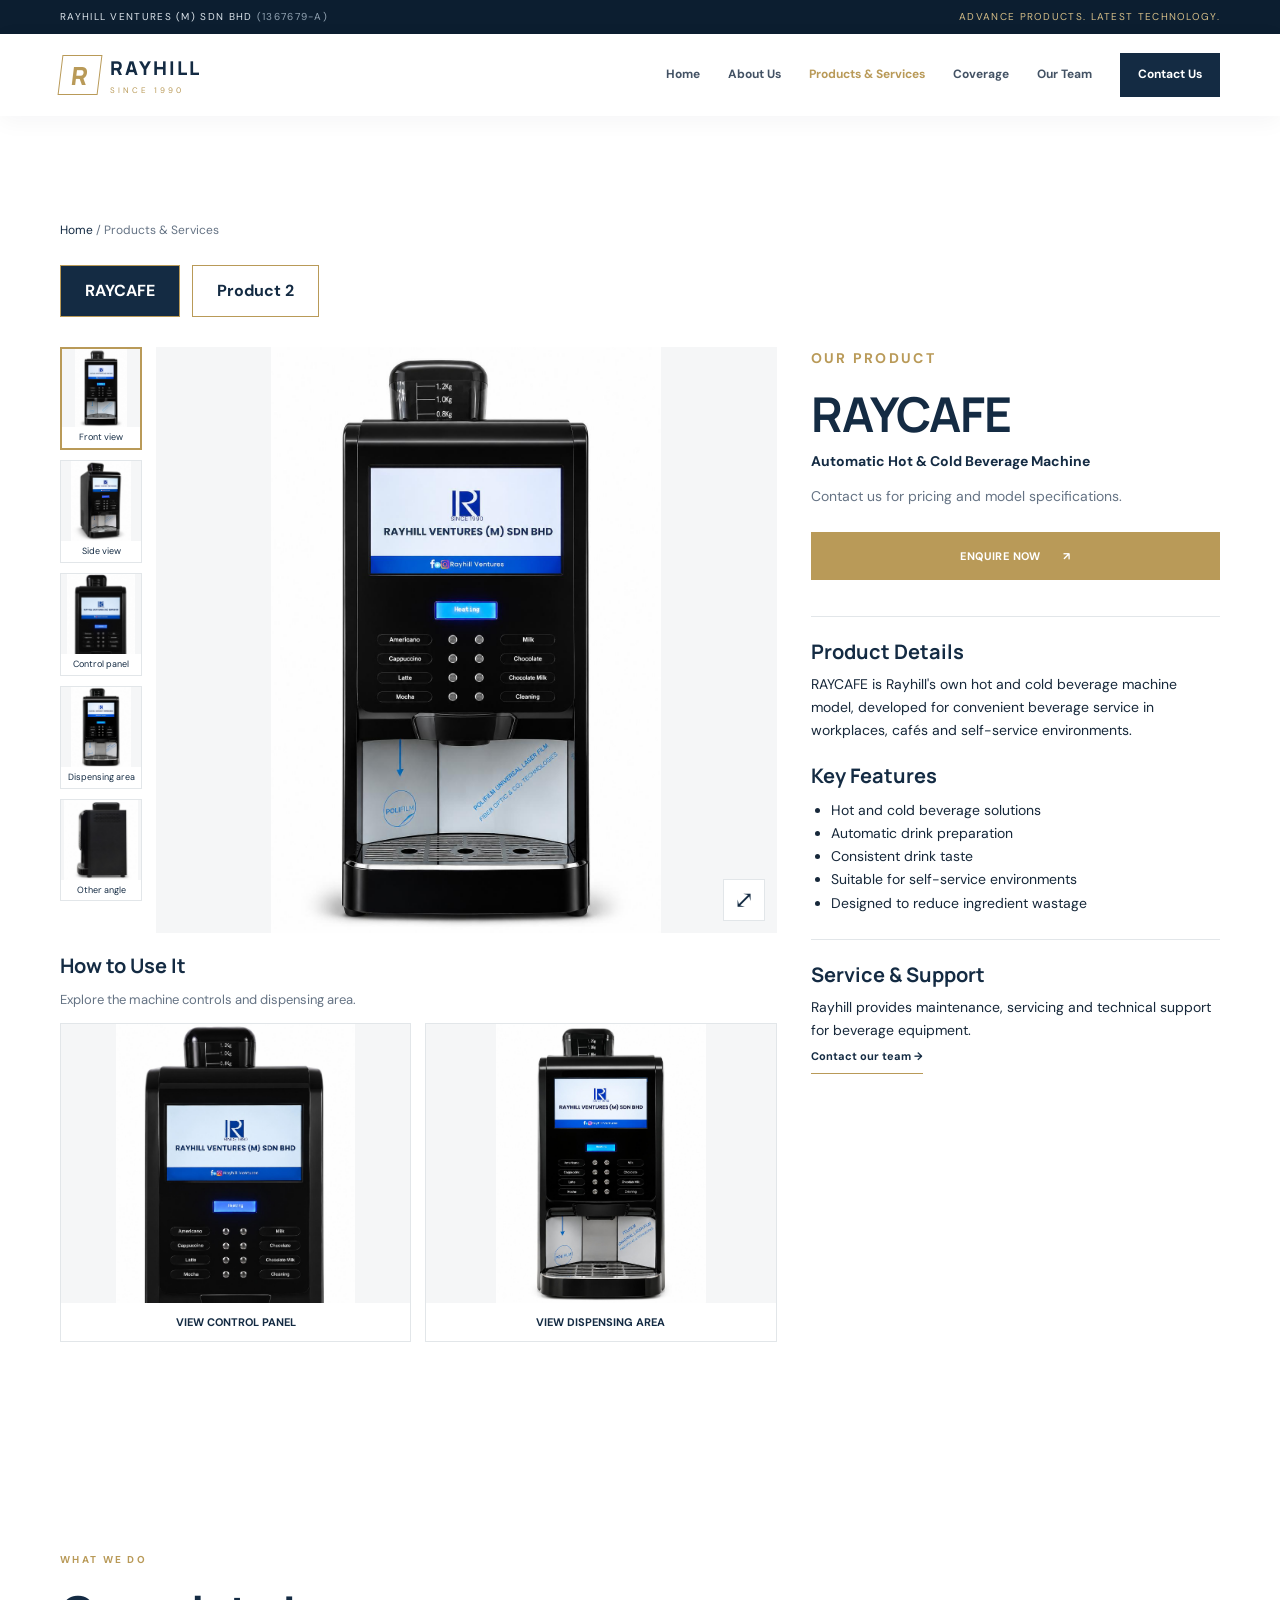
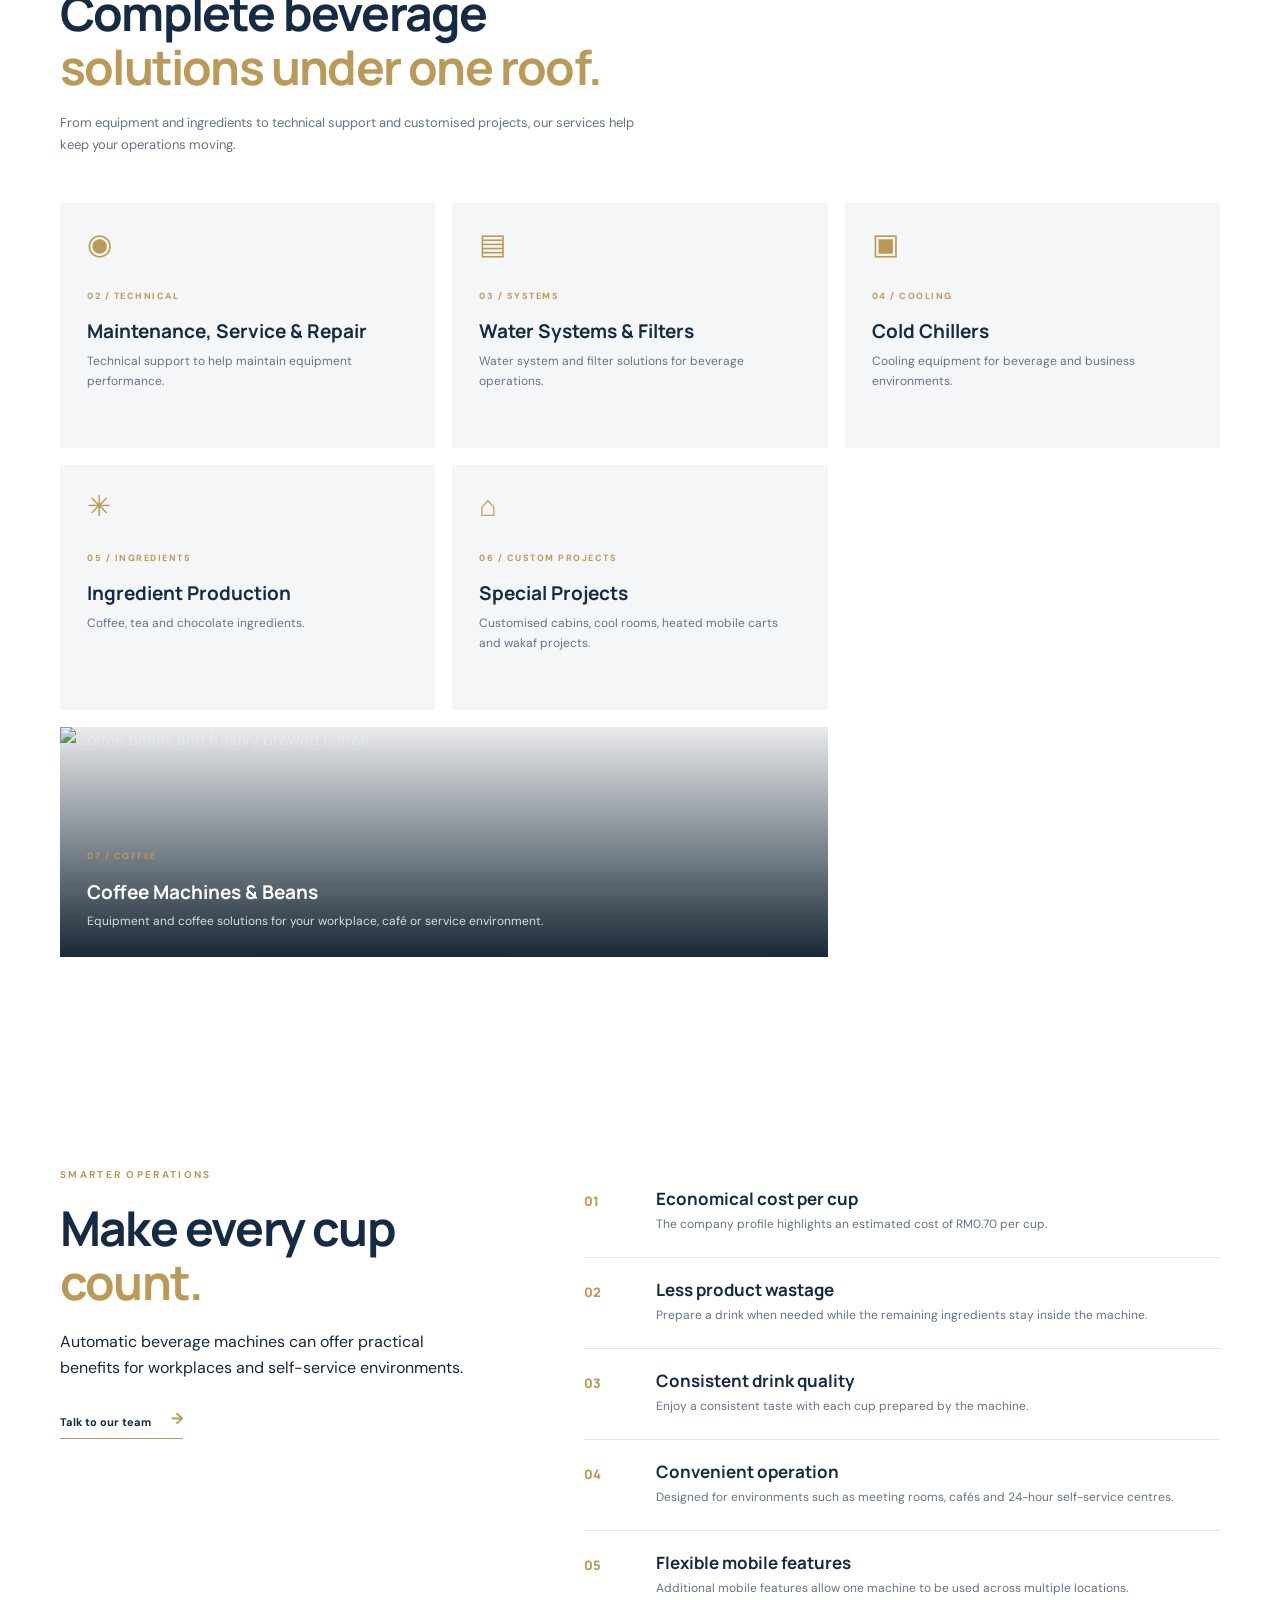
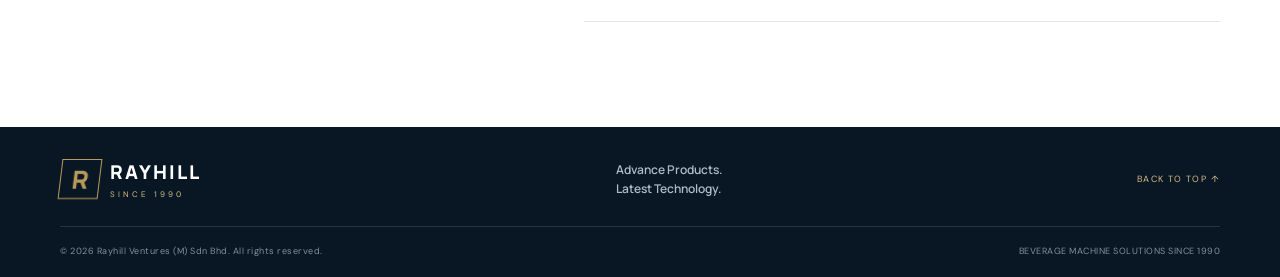
==== commit c7cdc0e5: "Add files via upload" ====
--- a/products.html
+++ b/products.html
@@ -27,12 +27,12 @@
 </div>
 </header><main><section class="rg-section section-pad"><div class="container">
 <p class="rg-crumb"><a href="index.html">Home</a> / Products &amp; Services</p>
-<div class="rg-selector" aria-label="Choose a product"><button type="button" data-product="product-one" aria-pressed="true">RAYCAFE</button><button type="button" data-product="product-two" aria-pressed="false">Product 2</button></div><div class="rg-layout" id="product-one"><div class="rg-visual"><div class="rg-gallery"><div class="rg-thumbs" aria-label="Product views"><button type="button" class="rg-thumb" data-photo="1" aria-label="Front view" aria-pressed="true"><img src="images/product-1.jpg" alt="Front view"><span>Front view</span></button><button type="button" class="rg-thumb" data-photo="2" aria-label="Side view" aria-pressed="false"><img src="images/product-2.jpg" alt="Side view"><span>Side view</span></button><button type="button" class="rg-thumb" data-photo="3" aria-label="Control panel" aria-pressed="false"><img src="images/product-3.jpg" alt="Control panel"><span>Control panel</span></button><button type="button" class="rg-thumb" data-photo="4" aria-label="Dispensing area" aria-pressed="false"><img src="images/product-4.jpg" alt="Dispensing area"><span>Dispensing area</span></button><button type="button" class="rg-thumb" data-photo="5" aria-label="Other angle" aria-pressed="false"><img src="images/product-5.jpg" alt="Other angle"><span>Other angle</span></button></div>
-<div class="rg-main"><img id="rg-main-image" src="images/product-1.jpg" alt="RAYCAFE front view"><button type="button" id="rg-expand" aria-label="Enlarge product image">⤢</button></div></div>
-<h3 class="rg-subtitle">How to Use It</h3><p class="rg-note">Explore the machine controls and dispensing area.</p><div class="rg-details"><button type="button" data-photo="3"><img src="images/product-3.jpg" alt="Control panel"><span>VIEW CONTROL PANEL</span></button><button type="button" data-photo="4"><img src="images/product-4.jpg" alt="Dispensing area"><span>VIEW DISPENSING AREA</span></button></div></div>
-<div class="rg-info"><p class="eyebrow">OUR PRODUCT</p><h1>RAYCAFE</h1><p class="rg-type">Automatic Hot &amp; Cold Beverage Machine</p><p class="rg-note">Contact us for pricing and model specifications.</p><a class="btn btn-gold rg-enquire" href="contact.html">ENQUIRE NOW <span>↗</span></a><hr><h3>Product Details</h3><p>RAYCAFE is Rayhill's own hot and cold beverage machine model, developed for convenient beverage service in workplaces, cafés and self-service environments.</p><h3>Key Features</h3><ul><li>Hot and cold beverage solutions</li><li>Automatic drink preparation</li><li>Consistent drink taste</li><li>Suitable for self-service environments</li><li>Designed to reduce ingredient wastage</li></ul><hr><h3>Service &amp; Support</h3><p>Rayhill provides maintenance, servicing and technical support for beverage equipment.</p><a class="text-link" href="contact.html">Contact our team →</a></div></div><div class="rg-layout" id="product-two" hidden><div class="rg-visual"><div class="rg-gallery"><div class="rg-thumbs" aria-label="Product views"><button type="button" class="rg-thumb" data-photo="1" aria-label="Front view" aria-pressed="true"><img src="images/product2-1.jpg" alt="Front view"><span>Front view</span></button><button type="button" class="rg-thumb" data-photo="2" aria-label="Side view" aria-pressed="false"><img src="images/product2-2.jpg" alt="Side view"><span>Side view</span></button><button type="button" class="rg-thumb" data-photo="3" aria-label="Control panel" aria-pressed="false"><img src="images/product2-3.jpg" alt="Control panel"><span>Control panel</span></button><button type="button" class="rg-thumb" data-photo="4" aria-label="Dispensing area" aria-pressed="false"><img src="images/product2-4.jpg" alt="Dispensing area"><span>Dispensing area</span></button><button type="button" class="rg-thumb" data-photo="5" aria-label="Other angle" aria-pressed="false"><img src="images/product2-5.jpg" alt="Other angle"><span>Other angle</span></button></div>
-<div class="rg-main"><img id="rg-main-image-2" src="images/product2-1.jpg" alt="Product 2 front view"><button type="button" id="rg-expand-2" aria-label="Enlarge product image">⤢</button></div></div>
-<h3 class="rg-subtitle">How to Use It</h3><p class="rg-note">Explore the machine controls and dispensing area.</p><div class="rg-details"><button type="button" data-photo="3"><img src="images/product2-3.jpg" alt="Control panel"><span>VIEW CONTROL PANEL</span></button><button type="button" data-photo="4"><img src="images/product2-4.jpg" alt="Dispensing area"><span>VIEW DISPENSING AREA</span></button></div></div>
+<div class="rg-selector" aria-label="Choose a product"><button type="button" data-product="product-one" aria-pressed="true">RAYCAFE</button><button type="button" data-product="product-two" aria-pressed="false">Product 2</button></div><div class="rg-layout" id="product-one"><div class="rg-visual"><div class="rg-gallery"><div class="rg-thumbs" aria-label="Product views"><button type="button" class="rg-thumb" data-photo="1" aria-label="Front view" aria-pressed="true"><img src="product-1.jpg" alt="Front view"><span>Front view</span></button><button type="button" class="rg-thumb" data-photo="2" aria-label="Side view" aria-pressed="false"><img src="product-2.jpg" alt="Side view"><span>Side view</span></button><button type="button" class="rg-thumb" data-photo="3" aria-label="Control panel" aria-pressed="false"><img src="product-3.jpg" alt="Control panel"><span>Control panel</span></button><button type="button" class="rg-thumb" data-photo="4" aria-label="Dispensing area" aria-pressed="false"><img src="product-4.jpg" alt="Dispensing area"><span>Dispensing area</span></button><button type="button" class="rg-thumb" data-photo="5" aria-label="Other angle" aria-pressed="false"><img src="product-5.jpg" alt="Other angle"><span>Other angle</span></button></div>
+<div class="rg-main"><img id="rg-main-image" src="product-1.jpg" alt="RAYCAFE front view"><button type="button" id="rg-expand" aria-label="Enlarge product image">⤢</button></div></div>
+<h3 class="rg-subtitle">How to Use It</h3><p class="rg-note">Explore the machine controls and dispensing area.</p><div class="rg-details"><button type="button" data-photo="3"><img src="product-3.jpg" alt="Control panel"><span>VIEW CONTROL PANEL</span></button><button type="button" data-photo="4"><img src="product-4.jpg" alt="Dispensing area"><span>VIEW DISPENSING AREA</span></button></div></div>
+<div class="rg-info"><p class="eyebrow">OUR PRODUCT</p><h1>RAYCAFE</h1><p class="rg-type">Automatic Hot &amp; Cold Beverage Machine</p><p class="rg-note">Contact us for pricing and model specifications.</p><a class="btn btn-gold rg-enquire" href="contact.html">ENQUIRE NOW <span>↗</span></a><hr><h3>Product Details</h3><p>RAYCAFE is Rayhill's own hot and cold beverage machine model, developed for convenient beverage service in workplaces, cafés and self-service environments.</p><h3>Key Features</h3><ul><li>Hot and cold beverage solutions</li><li>Automatic drink preparation</li><li>Consistent drink taste</li><li>Suitable for self-service environments</li><li>Designed to reduce ingredient wastage</li></ul><hr><h3>Service &amp; Support</h3><p>Rayhill provides maintenance, servicing and technical support for beverage equipment.</p><a class="text-link" href="contact.html">Contact our team →</a></div></div><div class="rg-layout" id="product-two" hidden><div class="rg-visual"><div class="rg-gallery"><div class="rg-thumbs" aria-label="Product views"><button type="button" class="rg-thumb" data-photo="1" aria-label="Front view" aria-pressed="true"><img src="product2-1.jpg" alt="Front view"><span>Front view</span></button><button type="button" class="rg-thumb" data-photo="2" aria-label="Side view" aria-pressed="false"><img src="product2-2.jpg" alt="Side view"><span>Side view</span></button><button type="button" class="rg-thumb" data-photo="3" aria-label="Control panel" aria-pressed="false"><img src="product2-3.jpg" alt="Control panel"><span>Control panel</span></button><button type="button" class="rg-thumb" data-photo="4" aria-label="Dispensing area" aria-pressed="false"><img src="product2-4.jpg" alt="Dispensing area"><span>Dispensing area</span></button><button type="button" class="rg-thumb" data-photo="5" aria-label="Other angle" aria-pressed="false"><img src="product2-5.jpg" alt="Other angle"><span>Other angle</span></button></div>
+<div class="rg-main"><img id="rg-main-image-2" src="product2-1.jpg" alt="Product 2 front view"><button type="button" id="rg-expand-2" aria-label="Enlarge product image">⤢</button></div></div>
+<h3 class="rg-subtitle">How to Use It</h3><p class="rg-note">Explore the machine controls and dispensing area.</p><div class="rg-details"><button type="button" data-photo="3"><img src="product2-3.jpg" alt="Control panel"><span>VIEW CONTROL PANEL</span></button><button type="button" data-photo="4"><img src="product2-4.jpg" alt="Dispensing area"><span>VIEW DISPENSING AREA</span></button></div></div>
 <div class="rg-info"><p class="eyebrow">OUR PRODUCT</p><h1>Product 2</h1><p class="rg-type">Add your product type here</p><p class="rg-note">Contact us for pricing and model specifications.</p><a class="btn btn-gold rg-enquire" href="contact.html">ENQUIRE NOW <span>↗</span></a><hr><h3>Product Details</h3><p>Add your second product description here.</p><h3>Key Features</h3><ul><li>Add product feature 1</li><li>Add product feature 2</li><li>Add product feature 3</li></ul><hr><h3>Service &amp; Support</h3><p>Rayhill provides maintenance, servicing and technical support for beverage equipment.</p><a class="text-link" href="contact.html">Contact our team →</a></div></div></div></section>
 <dialog id="rg-dialog" class="rg-dialog"><button type="button" id="rg-close" aria-label="Close enlarged image">×</button><img id="rg-large-image" alt="Enlarged product view"></dialog><section class="services section-pad" id="services">
 <div class="container">
